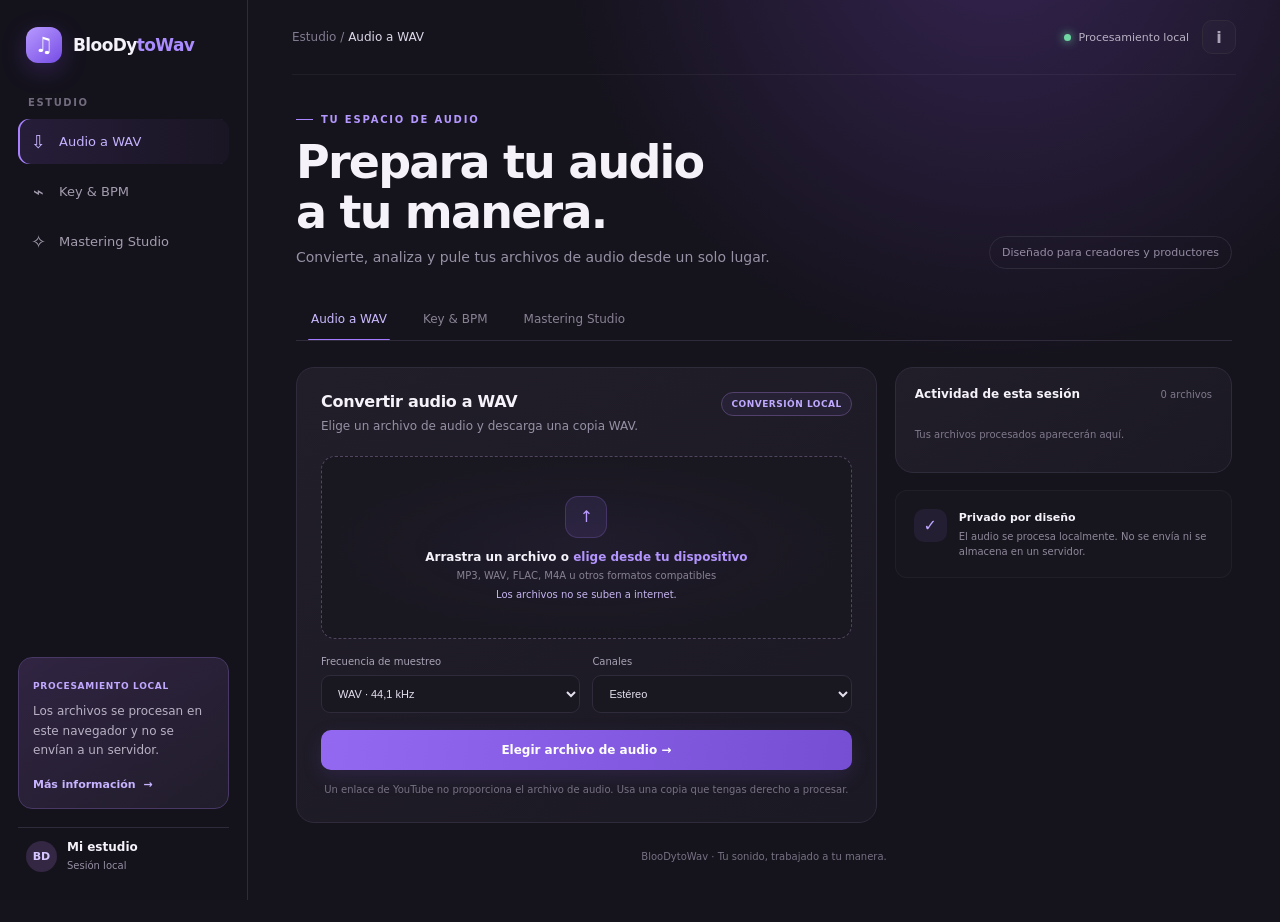
==== public/index.html @ ff918e33 "Add files via upload" ====
<!doctype html>
<html lang="es">
<head>
  <meta charset="utf-8">
  <meta name="viewport" content="width=device-width, initial-scale=1">
  <meta name="theme-color" content="#15131c">
  <meta name="description" content="Convierte archivos de audio a WAV, estima Key y BPM y prepara un master de forma local.">
  <title>BlooDytoWav — Tu espacio de audio</title>
  <link rel="stylesheet" href="./styles.css">
  <script src="./app.js" defer></script>
</head>
<body>
<div class="shell">
  <aside class="sidebar" id="sidebar">
    <div class="brand"><div class="brand-mark" aria-hidden="true">♫</div><div class="brand-name">BlooDy<span>toWav</span></div></div>
    <div class="nav-label">ESTUDIO</div>
    <nav class="nav" aria-label="Herramientas">
      <button class="active" data-page="youtube"><span aria-hidden="true">⇩</span> Audio a WAV</button>
      <button data-page="analyzer"><span aria-hidden="true">⌁</span> Key &amp; BPM</button>
      <button data-page="mastering"><span aria-hidden="true">✧</span> Mastering Studio</button>
    </nav>
    <div class="side-bottom">
      <div class="pro-card"><small>PROCESAMIENTO LOCAL</small><p>Los archivos se procesan en este navegador y no se envían a un servidor.</p><button id="privacy-info">Más información&nbsp; →</button></div>
      <div class="profile"><div class="avatar">BD</div><div><b>Mi estudio</b><small>Sesión local</small></div></div>
    </div>
  </aside>
  <main class="main">
    <header class="topbar">
      <button class="icon-btn mobilemenu" id="menu" aria-label="Abrir menú">☰</button>
      <div class="mobilebrand"><div class="brand-mark">♫</div>BlooDytoWav</div>
      <div class="crumb">Estudio <span> / </span> <b id="crumb">Audio a WAV</b></div>
      <div class="top-actions"><div class="status"><i class="dot"></i> Procesamiento local</div><button class="icon-btn" id="notifications" aria-label="Estado del estudio">i</button></div>
    </header>
    <section class="hero"><div><div class="eyebrow">TU ESPACIO DE AUDIO</div><h1 id="title">Prepara tu audio<br>a tu manera.</h1><p id="subtitle">Convierte, analiza y pule tus archivos de audio desde un solo lugar.</p></div><div class="hero-note">Diseñado para creadores y productores</div></section>
    <div class="section-tabs" role="tablist" aria-label="Herramientas de audio">
      <button class="active" role="tab" aria-selected="true" data-page="youtube">Audio a WAV</button><button role="tab" aria-selected="false" data-page="analyzer">Key &amp; BPM</button><button role="tab" aria-selected="false" data-page="mastering">Mastering Studio</button>
    </div>
    <section class="panel active" id="panel-youtube" aria-labelledby="page-youtube">
      <div class="grid">
        <div class="card">
          <div class="card-head"><div><h2 id="page-youtube">Convertir audio a WAV</h2><p>Elige un archivo de audio y descarga una copia WAV.</p></div><span class="tag">CONVERSIÓN LOCAL</span></div>
          <label class="dropzone" id="drop1" for="file1" tabindex="0"><span class="upload-icon" aria-hidden="true">↑</span><b>Arrastra un archivo o <span>elige desde tu dispositivo</span></b><small>MP3, WAV, FLAC, M4A u otros formatos compatibles</small><small class="file-name" id="filename1">Los archivos no se suben a internet.</small><input id="file1" type="file" accept="audio/*" aria-label="Elegir archivo de audio para convertir"></label>
          <div class="options"><div><label class="field-label" for="quality">Frecuencia de muestreo</label><select id="quality" class="select"><option value="44100">WAV · 44,1 kHz</option><option value="48000">WAV · 48 kHz</option><option value="96000">WAV · 96 kHz</option></select></div><div><label class="field-label" for="channels">Canales</label><select id="channels" class="select"><option value="2">Estéreo</option><option value="1">Mono</option></select></div></div>
          <button class="primary" id="convert">Elegir archivo de audio&nbsp; →</button><p class="microcopy">Un enlace de YouTube no proporciona el archivo de audio. Usa una copia que tengas derecho a procesar.</p>
        </div>
        <div class="side-stack"><div class="card mini"><div class="mini-title"><h3>Actividad de esta sesión</h3><span id="activity-count">0 archivos</span></div><ul class="activity-list" id="activity-list"><li class="empty">Tus archivos procesados aparecerán aquí.</li></ul></div><div class="feature"><div class="feature-icon">✓</div><div><b>Privado por diseño</b><p>El audio se procesa localmente. No se envía ni se almacena en un servidor.</p></div></div></div>
      </div>
    </section>
    <section class="panel" id="panel-analyzer" aria-labelledby="page-analyzer">
      <div class="card analyzer-card"><div class="card-head"><div><h2 id="page-analyzer">Analizador de Key &amp; BPM</h2><p>Obtén una estimación de tonalidad y tempo de tu pista.</p></div><span class="tag">ANÁLISIS LOCAL</span></div>
        <label class="dropzone analyzer-drop" id="drop2" for="file2" tabindex="0"><span class="upload-icon" aria-hidden="true">♪</span><b>Arrastra tu pista o <span>elige un archivo</span></b><small>MP3, WAV, FLAC, M4A u otros formatos compatibles</small><small class="file-name" id="filename2">Selecciona un audio para empezar.</small><input id="file2" type="file" accept="audio/*" aria-label="Elegir audio para analizar"></label>
        <div class="analyzer-results" id="results" aria-live="polite"><div class="result"><span>TONALIDAD ESTIMADA</span><strong id="keyval">—</strong><small id="relative-key">Tonalidad relativa: —</small></div><div class="result"><span>TEMPO ESTIMADO</span><strong id="bpmval">—</strong><small id="bpm-note">Pulsos por minuto</small></div></div>
        <button class="primary" id="analyze">Elegir audio para analizar&nbsp; →</button><p class="microcopy">El tempo y la tonalidad son estimaciones; pueden variar con mezclas complejas o percusión intensa.</p>
      </div>
    </section>
    <section class="panel" id="panel-mastering" aria-labelledby="page-mastering">
      <div class="card master-card"><div class="card-head"><div><h2 id="page-mastering">Mastering Studio</h2><p>Aplica una cadena de mastering local y descarga el resultado.</p></div><span class="tag">PROCESAMIENTO LOCAL</span></div>
        <label class="dropzone analyzer-drop" id="drop3" for="file3" tabindex="0"><span class="upload-icon" aria-hidden="true">✧</span><b>Arrastra tu mezcla o <span>elige un archivo</span></b><small>WAV, AIFF, MP3 y otros formatos compatibles</small><small class="file-name" id="filename3">Elige una mezcla para empezar.</small><input id="file3" type="file" accept="audio/*" aria-label="Elegir mezcla para masterizar"></label>
        <div class="master-grid"><label class="master-option"><input type="radio" name="style" value="balanced" checked><span><b>Equilibrado</b><small>Control suave y acabado natural</small></span></label><label class="master-option"><input type="radio" name="style" value="warm"><span><b>Cálido</b><small>Graves suaves y color armónico</small></span></label><label class="master-option"><input type="radio" name="style" value="punchy"><span><b>Enérgico</b><small>Más ataque y compresión</small></span></label><label class="master-option"><input type="radio" name="style" value="airy"><span><b>Abierto</b><small>Más aire y amplitud percibida</small></span></label></div>
        <button class="primary" id="master">Elegir mezcla para masterizar&nbsp; →</button><p class="microcopy">Esta versión aplica procesamiento de audio local; no usa IA ni un servicio externo.</p>
      </div>
    </section>
    <footer class="foot">BlooDytoWav · Tu sonido, trabajado a tu manera.</footer>
  </main>
</div>
<div class="toast" id="toast" role="status" aria-live="polite"></div>
</body>
</html>
---- public/styles.css ----
:root{--bg:#15131c;--panel:#1d1a26;--panel2:#24202f;--line:#302b3b;--text:#f5f2fa;--muted:#9791a5;--purple:#9c72ff;--purple2:#7148db;--green:#9de5c3;--radius:18px}*{box-sizing:border-box}body{margin:0;background:radial-gradient(ellipse at 78% -8%,#342350 0,transparent 31%),var(--bg);color:var(--text);font-family:Inter,ui-sans-serif,system-ui,sans-serif;min-height:100vh}button,input{font:inherit}button{cursor:pointer}.shell{display:grid;grid-template-columns:248px 1fr;min-height:100vh}.sidebar{position:sticky;top:0;height:100vh;border-right:1px solid var(--line);padding:27px 18px;background:rgba(21,19,28,.78);display:flex;flex-direction:column}.brand{display:flex;align-items:center;gap:11px;padding:0 8px 34px}.brand-mark{width:36px;height:36px;border-radius:12px;background:linear-gradient(140deg,#b89aff,#764ce5);display:grid;place-items:center;box-shadow:0 7px 24px #8758ff40}.brand-mark svg{width:20px}.brand-name{font-family:Inter,ui-sans-serif,system-ui,sans-serif;font-weight:700;font-size:17px;letter-spacing:-.6px}.brand-name span{color:#aa8cff}.nav-label{padding:0 10px 11px;color:#716b7d;font-size:10px;font-weight:700;letter-spacing:1.6px}.nav{display:grid;gap:5px}.nav button{border:0;background:transparent;color:#a49daf;text-align:left;padding:12px 12px;border-radius:11px;display:flex;align-items:center;gap:12px;font-size:13px;transition:.2s}.nav button:hover{background:#ffffff08;color:#fff}.nav button.active{background:linear-gradient(90deg,#8e65ed25,#8e65ed0b);color:#c6b2ff;box-shadow:inset 2px 0 #a882ff}.nav svg{width:17px;height:17px;stroke:currentColor;fill:none;stroke-width:1.7}.side-bottom{margin-top:auto}.pro-card{padding:16px 14px;border:1px solid #473866;background:linear-gradient(145deg,#302442,#211d2b);border-radius:14px;margin-bottom:18px}.pro-card small{color:#c0a8ff;letter-spacing:.7px;font-weight:700;font-size:9px}.pro-card p{font-size:12px;line-height:1.6;color:#b8b1c3;margin:9px 0 13px}.pro-card button{background:none;border:0;color:#c7b3ff;font-size:11px;font-weight:700;padding:0}.profile{display:flex;align-items:center;gap:10px;padding:12px 8px 0;border-top:1px solid var(--line)}.avatar{width:31px;height:31px;border-radius:50%;display:grid;place-items:center;background:#342744;color:#d6c6ff;font-size:11px;font-weight:700}.profile b{font-size:12px;display:block}.profile small{color:var(--muted);font-size:10px}.main{min-width:0;padding:0 48px 60px;max-width:1500px;width:100%;margin:auto}.topbar{height:75px;border-bottom:1px solid #ffffff0c;display:flex;align-items:center;justify-content:space-between;margin:0 -4px 39px}.crumb{font-size:12px;color:#827b90}.crumb b{font-weight:500;color:#ded9e8}.top-actions{display:flex;align-items:center;gap:13px}.status{font-size:11px;color:#b8b1c3;display:flex;align-items:center;gap:8px}.dot{width:7px;height:7px;border-radius:50%;background:#70d7a4;box-shadow:0 0 10px #70d7a4}.icon-btn{width:34px;height:34px;border:1px solid var(--line);border-radius:10px;background:#ffffff05;color:#aaa3b6;display:grid;place-items:center}.icon-btn svg{width:15px;stroke:currentColor;fill:none;stroke-width:1.7}.mobilebrand,.mobilemenu{display:none}.hero{display:flex;align-items:flex-end;justify-content:space-between;gap:24px;margin-bottom:31px}.eyebrow{color:#b497ff;text-transform:uppercase;font-size:10px;letter-spacing:1.8px;font-weight:700;display:flex;align-items:center;gap:8px}.eyebrow:before{content:'';width:17px;height:1px;background:#a985ff}.hero h1{font-family:Inter,ui-sans-serif,system-ui,sans-serif;font-size:clamp(30px,4vw,46px);letter-spacing:-1.8px;margin:13px 0 9px;line-height:1.08}.hero p{margin:0;color:var(--muted);font-size:14px;line-height:1.65}.hero-note{color:#958ca3;font-size:11px;border:1px solid var(--line);padding:9px 12px;border-radius:30px;white-space:nowrap}.section-tabs{display:flex;gap:6px;border-bottom:1px solid var(--line);margin-bottom:26px;overflow:auto}.section-tabs button{background:transparent;border:0;color:#898294;font-size:12px;padding:12px 15px 14px;white-space:nowrap;position:relative}.section-tabs button.active{color:#cbbaff}.section-tabs button.active:after{content:'';height:2px;position:absolute;bottom:-1px;left:12px;right:12px;background:#a27aff;border-radius:2px}.grid{display:grid;grid-template-columns:minmax(0,1.55fr) minmax(255px,.9fr);gap:18px}.card{background:linear-gradient(145deg,#211e29,#1b1923);border:1px solid var(--line);border-radius:var(--radius);padding:24px}.card-head{display:flex;align-items:flex-start;justify-content:space-between;gap:15px;margin-bottom:21px}.card h2{font-family:Inter,ui-sans-serif,system-ui,sans-serif;font-size:16px;margin:0 0 6px;letter-spacing:-.3px}.card-head p{margin:0;color:var(--muted);font-size:12px;line-height:1.5}.tag{font-size:9px;color:#bfaaff;border:1px solid #51416b;background:#9b70ff11;padding:6px 9px;border-radius:20px;white-space:nowrap;letter-spacing:.5px;font-weight:700}.urlbox{min-height:183px;border:1px solid var(--line);border-radius:14px;background:linear-gradient(140deg,#241f2d,#1a1821);padding:27px 22px}.url-input{display:flex;align-items:center;gap:10px;background:#17151d;border:1px solid #3b3546;border-radius:10px;padding:5px 6px 5px 12px}.url-icon{color:#c1a6ff;font-size:12px}.url-input input{flex:1;min-width:0;border:0;outline:0;color:#e9e3f2;background:transparent;font-size:12px;padding:8px 0}.url-input input::placeholder{color:#6f697a}.url-input button{border:1px solid #494154;background:#26222e;border-radius:7px;padding:8px 11px;color:#b9b1c5;font-size:10px}.url-hint{display:block;color:#898294;font-size:10px;margin-top:11px}.dropzone{position:relative;overflow:hidden;height:183px;border:1px dashed #514660;border-radius:14px;background:radial-gradient(ellipse at center,#8f66eb10,transparent 70%),#191720;display:flex;flex-direction:column;align-items:center;justify-content:center;text-align:center;transition:.2s}.dropzone:hover,.dropzone.drag{border-color:#ae8aff;background-color:#221b2c}.dropzone input[type=file]{position:absolute;inset:0;width:100%;height:100%;opacity:0;z-index:3;cursor:pointer}.dropzone input[type=file]:focus-visible{outline:2px solid #aa86ff;outline-offset:-4px}.upload-icon{width:42px;height:42px;background:#8e68ed1d;border:1px solid #7557ae5c;border-radius:13px;display:grid;place-items:center;margin-bottom:12px;color:#bb9cff}.upload-icon svg{width:19px;stroke:currentColor;fill:none;stroke-width:1.8}.dropzone b{font-size:12px;font-weight:600}.dropzone b span{color:#b495ff}.dropzone small{color:#898294;font-size:10px;margin-top:6px}.file-name{color:#c5b5ef!important;margin-top:8px!important}.options{display:grid;grid-template-columns:1fr 1fr;gap:12px;margin:17px 0}.field-label{font-size:10px;color:#a9a2b5;margin-bottom:8px;display:block}.select{width:100%;background:#191720;border:1px solid var(--line);border-radius:9px;color:#e4dfed;padding:11px 12px;font-size:11px}.primary{width:100%;border:0;color:white;font-weight:700;font-size:12px;padding:13px;border-radius:10px;background:linear-gradient(100deg,#9469f2,#754ed3);box-shadow:0 7px 20px #8154de28;transition:.2s}.primary:hover{filter:brightness(1.12);transform:translateY(-1px)}.primary:disabled{opacity:.45;cursor:not-allowed;transform:none}.microcopy{text-align:center;font-size:10px;color:#777183;margin:12px 0 0}.side-stack{display:grid;gap:17px;align-content:start}.mini{padding:19px}.mini-title{display:flex;justify-content:space-between;align-items:center;margin-bottom:16px}.mini-title h3{font-size:12px;margin:0}.mini-title span{color:#81798d;font-size:10px}.activity{display:flex;align-items:center;gap:11px;padding:11px 0;border-top:1px solid #ffffff0a}.activity-icon{width:31px;height:31px;border-radius:9px;background:#8b65e51c;color:#c1a9ff;display:grid;place-items:center;font-size:11px}.activity-icon svg{width:15px;stroke:currentColor;fill:none;stroke-width:1.6}.activity b{font-size:10px;display:block;font-weight:600}.activity small{font-size:9px;color:#827b8e}.activity-state{margin-left:auto;color:#91d9b6;font-size:9px}.empty{font-size:11px;color:#81798d;line-height:1.6}.feature{padding:18px;display:flex;gap:12px;border:1px solid #ffffff0a;background:#ffffff03;border-radius:12px}.feature-icon{width:33px;height:33px;border-radius:10px;background:#9b73ff18;color:#bfa7ff;display:grid;place-items:center;flex:none}.feature-icon svg{width:16px;stroke:currentColor;fill:none;stroke-width:1.6}.feature b{font-size:11px;display:block;margin:2px 0 5px}.feature p{font-size:10px;color:#8f889a;line-height:1.5;margin:0}.panel{display:none}.panel.active{display:block}.analyzer-card,.master-card{max-width:900px}.analyzer-drop{height:153px}.analyzer-results{display:none;grid-template-columns:1fr 1fr;gap:12px;margin:17px 0}.result{padding:16px;border:1px solid var(--line);border-radius:12px;background:#191720}.result span{font-size:10px;color:#9991a5}.result strong{display:block;font-family:Inter,ui-sans-serif,system-ui,sans-serif;font-size:25px;margin-top:9px;color:#c4afff}.result small{color:#8b8496;font-size:10px}.master-grid{display:grid;grid-template-columns:1fr 1fr;gap:12px;margin:17px 0}.master-option{border:1px solid var(--line);border-radius:12px;background:#191720;padding:15px}.master-option label{display:flex;gap:10px;align-items:center;font-size:11px;color:#ddd7e7}.master-option input{accent-color:#9b73ff}.master-option p{margin:7px 0 0 24px;font-size:10px;color:#8d8699}.toast{position:fixed;bottom:22px;left:50%;transform:translate(-50%,20px);background:#292435;border:1px solid #514461;color:#e8e0f4;padding:12px 17px;border-radius:11px;font-size:12px;opacity:0;pointer-events:none;transition:.25s;z-index:4;box-shadow:0 10px 35px #0005}.toast.show{opacity:1;transform:translate(-50%,0)}.foot{color:#777183;font-size:10px;margin-top:28px;text-align:center}
@media(max-width:1050px){.main{padding:0 30px 45px}.grid{grid-template-columns:minmax(0,1.3fr) minmax(235px,.85fr)}.sidebar{width:220px}.shell{grid-template-columns:220px 1fr}}
@media(max-width:760px){.shell{display:block}.sidebar{position:fixed;z-index:5;left:0;top:0;bottom:0;width:270px;transform:translateX(-105%);transition:.25s;box-shadow:20px 0 60px #0008}.sidebar.open{transform:translateX(0)}.main{padding:0 19px 38px}.topbar{height:64px;margin-bottom:29px}.mobilemenu{display:grid}.mobilebrand{display:flex;align-items:center;gap:8px;font-family:Inter,ui-sans-serif,system-ui,sans-serif;font-weight:700;font-size:14px}.mobilebrand .brand-mark{width:29px;height:29px;border-radius:9px}.mobilebrand .brand-mark svg{width:17px}.crumb,.status{display:none}.top-actions{gap:8px}.hero{display:block}.hero h1{font-size:34px}.hero p{font-size:13px}.hero-note{display:inline-block;margin-top:15px}.grid{grid-template-columns:1fr}.side-stack{grid-template-columns:1fr 1fr}.section-tabs{margin-bottom:20px}.card{padding:19px}.dropzone{height:169px}}
@media(max-width:480px){.side-stack{grid-template-columns:1fr}.hero h1{font-size:31px}.options,.master-grid{grid-template-columns:1fr}.analyzer-results{grid-template-columns:1fr 1fr}.card{padding:17px}.topbar{margin-bottom:23px}.tag{font-size:8px}}

/* Functional controls and accessible states */
.brand-mark{color:#fff;font-size:21px;font-weight:700}.nav button>span{width:17px;text-align:center;font-size:18px;color:currentColor}.nav button,.section-tabs button,.icon-btn,.primary,.pro-card button{transition:background-color .18s ease,color .18s ease,transform .18s ease,border-color .18s ease}.nav button:focus-visible,.section-tabs button:focus-visible,.icon-btn:focus-visible,.primary:focus-visible,.dropzone:focus-within,.select:focus-visible,.master-option:focus-within{outline:2px solid #b89aff;outline-offset:2px}.primary{display:flex;justify-content:center;align-items:center;gap:8px}.primary:disabled{opacity:.62;cursor:wait;transform:none}.dropzone{position:relative;overflow:hidden;cursor:pointer}.dropzone input[type=file]{position:absolute;inset:0;width:100%;height:100%;opacity:0;z-index:3;cursor:pointer}.dropzone input[type=file]:focus-visible{outline:2px solid #aa86ff;outline-offset:-4px}.dropzone b,.dropzone small,.dropzone .upload-icon{pointer-events:none}.dropzone.drag{border-color:#ae8aff;background-color:#221b2c}.file-name{max-width:100%;overflow:hidden;text-overflow:ellipsis;white-space:nowrap}.master-grid{margin:18px 0}.master-option{display:flex;align-items:flex-start;gap:10px;cursor:pointer;transition:border-color .18s ease,background .18s ease}.master-option:hover{border-color:#625079;background:#211d29}.master-option input{margin:2px 0 0;accent-color:#9b73ff}.master-option span{display:grid;gap:5px}.master-option b{font-size:11px;font-weight:600}.master-option small{font-size:10px;line-height:1.45;color:#8d8699}.activity-list{list-style:none;margin:0;padding:0}.activity-list li{display:flex;align-items:center;gap:9px;padding:10px 0;border-top:1px solid #ffffff0a;font-size:10px}.activity-list .empty{display:block;border:0;color:#81798d;line-height:1.6}.activity-check{color:#9de5c3}.urlbox{display:none}.microcopy{line-height:1.6}.icon-btn{font-weight:600}.icon-btn:hover{border-color:#625079;color:#e8defb}.mobilemenu{display:none}.primary:active{transform:translateY(1px)}
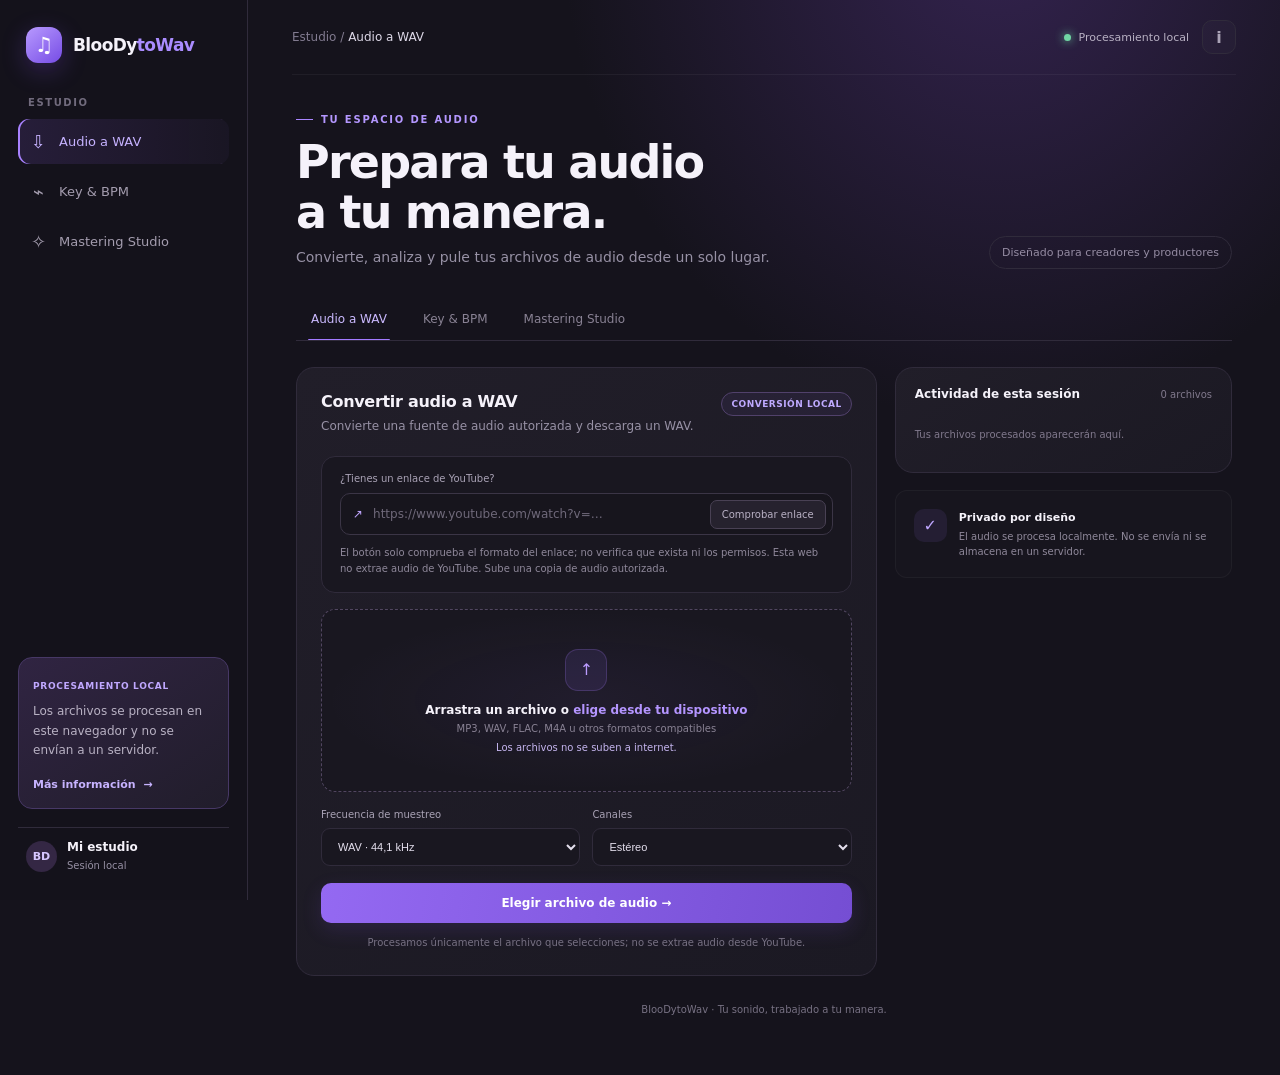
==== commit dd3a0184: "Add files via upload" ====
--- a/public/index.html
+++ b/public/index.html
@@ -4,9 +4,11 @@
   <meta charset="utf-8">
   <meta name="viewport" content="width=device-width, initial-scale=1">
   <meta name="theme-color" content="#15131c">
-  <meta name="description" content="Convierte archivos de audio a WAV, estima Key y BPM y prepara un master de forma local.">
+  <meta name="description" content="Convierte audio autorizado a WAV, estima tonalidad y tempo y prepara mezclas localmente.">
   <title>BlooDytoWav — Tu espacio de audio</title>
   <link rel="stylesheet" href="./styles.css">
+  <script src="./audio-analysis.js" defer></script>
+  <script src="./youtube-url.js" defer></script>
   <script src="./app.js" defer></script>
 </head>
 <body>
@@ -38,10 +40,18 @@
     <section class="panel active" id="panel-youtube" aria-labelledby="page-youtube">
       <div class="grid">
         <div class="card">
-          <div class="card-head"><div><h2 id="page-youtube">Convertir audio a WAV</h2><p>Elige un archivo de audio y descarga una copia WAV.</p></div><span class="tag">CONVERSIÓN LOCAL</span></div>
+          <div class="card-head"><div><h2 id="page-youtube">Convertir audio a WAV</h2><p>Convierte una fuente de audio autorizada y descarga un WAV.</p></div><span class="tag">CONVERSIÓN LOCAL</span></div>
+          <div class="urlbox" aria-labelledby="youtube-check-label">
+            <label class="field-label" id="youtube-check-label" for="youtube-url">¿Tienes un enlace de YouTube?</label>
+            <div class="url-input"><span class="url-icon" aria-hidden="true">↗</span><input id="youtube-url" type="url" inputmode="url" placeholder="https://www.youtube.com/watch?v=…" autocomplete="url"><button type="button" id="check-youtube">Comprobar enlace</button></div>
+            <p class="source-note" id="youtube-status" role="status" aria-live="polite">El botón solo comprueba el formato del enlace; no verifica que exista ni los permisos. Esta web no extrae audio de YouTube. Sube una copia de audio autorizada.</p>
+          </div>
           <label class="dropzone" id="drop1" for="file1" tabindex="0"><span class="upload-icon" aria-hidden="true">↑</span><b>Arrastra un archivo o <span>elige desde tu dispositivo</span></b><small>MP3, WAV, FLAC, M4A u otros formatos compatibles</small><small class="file-name" id="filename1">Los archivos no se suben a internet.</small><input id="file1" type="file" accept="audio/*" aria-label="Elegir archivo de audio para convertir"></label>
           <div class="options"><div><label class="field-label" for="quality">Frecuencia de muestreo</label><select id="quality" class="select"><option value="44100">WAV · 44,1 kHz</option><option value="48000">WAV · 48 kHz</option><option value="96000">WAV · 96 kHz</option></select></div><div><label class="field-label" for="channels">Canales</label><select id="channels" class="select"><option value="2">Estéreo</option><option value="1">Mono</option></select></div></div>
-          <button class="primary" id="convert">Elegir archivo de audio&nbsp; →</button><p class="microcopy">Un enlace de YouTube no proporciona el archivo de audio. Usa una copia que tengas derecho a procesar.</p>
+          <button class="primary" id="convert">Elegir archivo de audio&nbsp; →</button><p class="microcopy">Procesamos únicamente el archivo que selecciones; no se extrae audio desde YouTube.</p>
+          <div class="inline-error" id="convert-error" role="alert" hidden></div>
+          <div class="progress-message" id="convert-progress" role="status" aria-live="polite" hidden><span class="spinner" aria-hidden="true"></span><span id="convert-progress-text">Preparando el audio…</span></div>
+          <div class="conversion-result" id="convert-result" aria-live="polite" hidden><div><b>WAV listo</b><p id="wav-details"></p></div><div class="result-actions"><button type="button" class="secondary-button" id="download-wav">Descargar WAV</button><button type="button" class="text-button" id="convert-another">Convertir otro archivo</button></div></div>
         </div>
         <div class="side-stack"><div class="card mini"><div class="mini-title"><h3>Actividad de esta sesión</h3><span id="activity-count">0 archivos</span></div><ul class="activity-list" id="activity-list"><li class="empty">Tus archivos procesados aparecerán aquí.</li></ul></div><div class="feature"><div class="feature-icon">✓</div><div><b>Privado por diseño</b><p>El audio se procesa localmente. No se envía ni se almacena en un servidor.</p></div></div></div>
       </div>
@@ -50,7 +60,7 @@
       <div class="card analyzer-card"><div class="card-head"><div><h2 id="page-analyzer">Analizador de Key &amp; BPM</h2><p>Obtén una estimación de tonalidad y tempo de tu pista.</p></div><span class="tag">ANÁLISIS LOCAL</span></div>
         <label class="dropzone analyzer-drop" id="drop2" for="file2" tabindex="0"><span class="upload-icon" aria-hidden="true">♪</span><b>Arrastra tu pista o <span>elige un archivo</span></b><small>MP3, WAV, FLAC, M4A u otros formatos compatibles</small><small class="file-name" id="filename2">Selecciona un audio para empezar.</small><input id="file2" type="file" accept="audio/*" aria-label="Elegir audio para analizar"></label>
         <div class="analyzer-results" id="results" aria-live="polite"><div class="result"><span>TONALIDAD ESTIMADA</span><strong id="keyval">—</strong><small id="relative-key">Tonalidad relativa: —</small></div><div class="result"><span>TEMPO ESTIMADO</span><strong id="bpmval">—</strong><small id="bpm-note">Pulsos por minuto</small></div></div>
-        <button class="primary" id="analyze">Elegir audio para analizar&nbsp; →</button><p class="microcopy">El tempo y la tonalidad son estimaciones; pueden variar con mezclas complejas o percusión intensa.</p>
+        <button class="primary" id="analyze">Elegir audio para analizar&nbsp; →</button><div class="progress-message" id="analysis-progress" role="status" aria-live="polite" hidden><span class="spinner" aria-hidden="true"></span><span id="analysis-progress-text">Analizando audio…</span></div><p class="microcopy">Analiza hasta 120 segundos iniciales. El tempo y la tonalidad son estimaciones y pueden variar con mezclas complejas o polirritmia.</p>
       </div>
     </section>
     <section class="panel" id="panel-mastering" aria-labelledby="page-mastering">
--- a/public/styles.css
+++ b/public/styles.css
@@ -8,3 +8,28 @@
 /* Functional controls and accessible states */
 .brand-mark{color:#fff;font-size:21px;font-weight:700}.nav button>span{width:17px;text-align:center;font-size:18px;color:currentColor}.nav button,.section-tabs button,.icon-btn,.primary,.pro-card button{transition:background-color .18s ease,color .18s ease,transform .18s ease,border-color .18s ease}.nav button:focus-visible,.section-tabs button:focus-visible,.icon-btn:focus-visible,.primary:focus-visible,.dropzone:focus-within,.select:focus-visible,.master-option:focus-within{outline:2px solid #b89aff;outline-offset:2px}.primary{display:flex;justify-content:center;align-items:center;gap:8px}.primary:disabled{opacity:.62;cursor:wait;transform:none}.dropzone{position:relative;overflow:hidden;cursor:pointer}.dropzone input[type=file]{position:absolute;inset:0;width:100%;height:100%;opacity:0;z-index:3;cursor:pointer}.dropzone input[type=file]:focus-visible{outline:2px solid #aa86ff;outline-offset:-4px}.dropzone b,.dropzone small,.dropzone .upload-icon{pointer-events:none}.dropzone.drag{border-color:#ae8aff;background-color:#221b2c}.file-name{max-width:100%;overflow:hidden;text-overflow:ellipsis;white-space:nowrap}.master-grid{margin:18px 0}.master-option{display:flex;align-items:flex-start;gap:10px;cursor:pointer;transition:border-color .18s ease,background .18s ease}.master-option:hover{border-color:#625079;background:#211d29}.master-option input{margin:2px 0 0;accent-color:#9b73ff}.master-option span{display:grid;gap:5px}.master-option b{font-size:11px;font-weight:600}.master-option small{font-size:10px;line-height:1.45;color:#8d8699}.activity-list{list-style:none;margin:0;padding:0}.activity-list li{display:flex;align-items:center;gap:9px;padding:10px 0;border-top:1px solid #ffffff0a;font-size:10px}.activity-list .empty{display:block;border:0;color:#81798d;line-height:1.6}.activity-check{color:#9de5c3}.urlbox{display:none}.microcopy{line-height:1.6}.icon-btn{font-weight:600}.icon-btn:hover{border-color:#625079;color:#e8defb}.mobilemenu{display:none}.primary:active{transform:translateY(1px)}
 
+
+/* Tool refinements: link validation, real conversion status, and audio-analysis feedback */
+.urlbox{display:block;margin:0 0 16px;min-height:0;padding:16px 18px;background:#191720}
+.urlbox .field-label{margin-bottom:9px}
+.url-input{flex-wrap:wrap}
+.url-input button{white-space:nowrap}
+.source-note{margin:10px 0 0;color:#8f889a;font-size:10px;line-height:1.55}
+.source-note--error{color:#ffaaa9}
+.source-note--notice{color:#b6adc6}
+.progress-message{display:flex;align-items:center;justify-content:center;gap:10px;margin-top:14px;padding:12px;border:1px solid #473866;background:#211b2a;border-radius:10px;color:#d5c6fa;font-size:11px}
+.progress-message[hidden],.conversion-result[hidden]{display:none}
+.spinner{width:15px;height:15px;border:2px solid #655285;border-top-color:#c0a6ff;border-radius:50%;animation:spin .8s linear infinite;flex:none}
+@keyframes spin{to{transform:rotate(360deg)}}
+.conversion-result{display:grid;gap:13px;margin-top:14px;padding:15px;border:1px solid #4a3b61;background:#211d29;border-radius:12px}
+.conversion-result>b,.conversion-result div>b{font-size:12px;color:#d5c5ff}
+.conversion-result p{margin:5px 0 0;color:#a69db2;font-size:10px;line-height:1.5;overflow-wrap:anywhere}
+.result-actions{display:flex;align-items:center;gap:10px;flex-wrap:wrap}
+.secondary-button{border:1px solid #7055a4;background:#382c50;color:#eee7ff;padding:10px 14px;border-radius:9px;font-size:11px;font-weight:700}
+.secondary-button:hover{background:#493764;border-color:#9c7bea}
+.text-button{border:0;background:transparent;color:#bba4f4;padding:8px;font-size:10px}
+.secondary-button:focus-visible,.text-button:focus-visible,.url-input button:focus-visible,.url-input input:focus-visible{outline:2px solid #b89aff;outline-offset:2px}
+@media(max-width:480px){.urlbox{padding:14px}.url-input{gap:7px}.url-input button{width:100%;padding:10px}.result-actions{align-items:stretch;flex-direction:column}.secondary-button,.text-button{width:100%}}
+.inline-error{margin-top:12px;padding:11px 13px;border:1px solid #6e383f;background:#311e27;border-radius:10px;color:#ffb3b0;font-size:11px;line-height:1.5}
+.inline-error[hidden],.spinner[hidden]{display:none}
+.progress-message--error{border-color:#6e383f;background:#311e27;color:#ffb3b0;justify-content:flex-start}
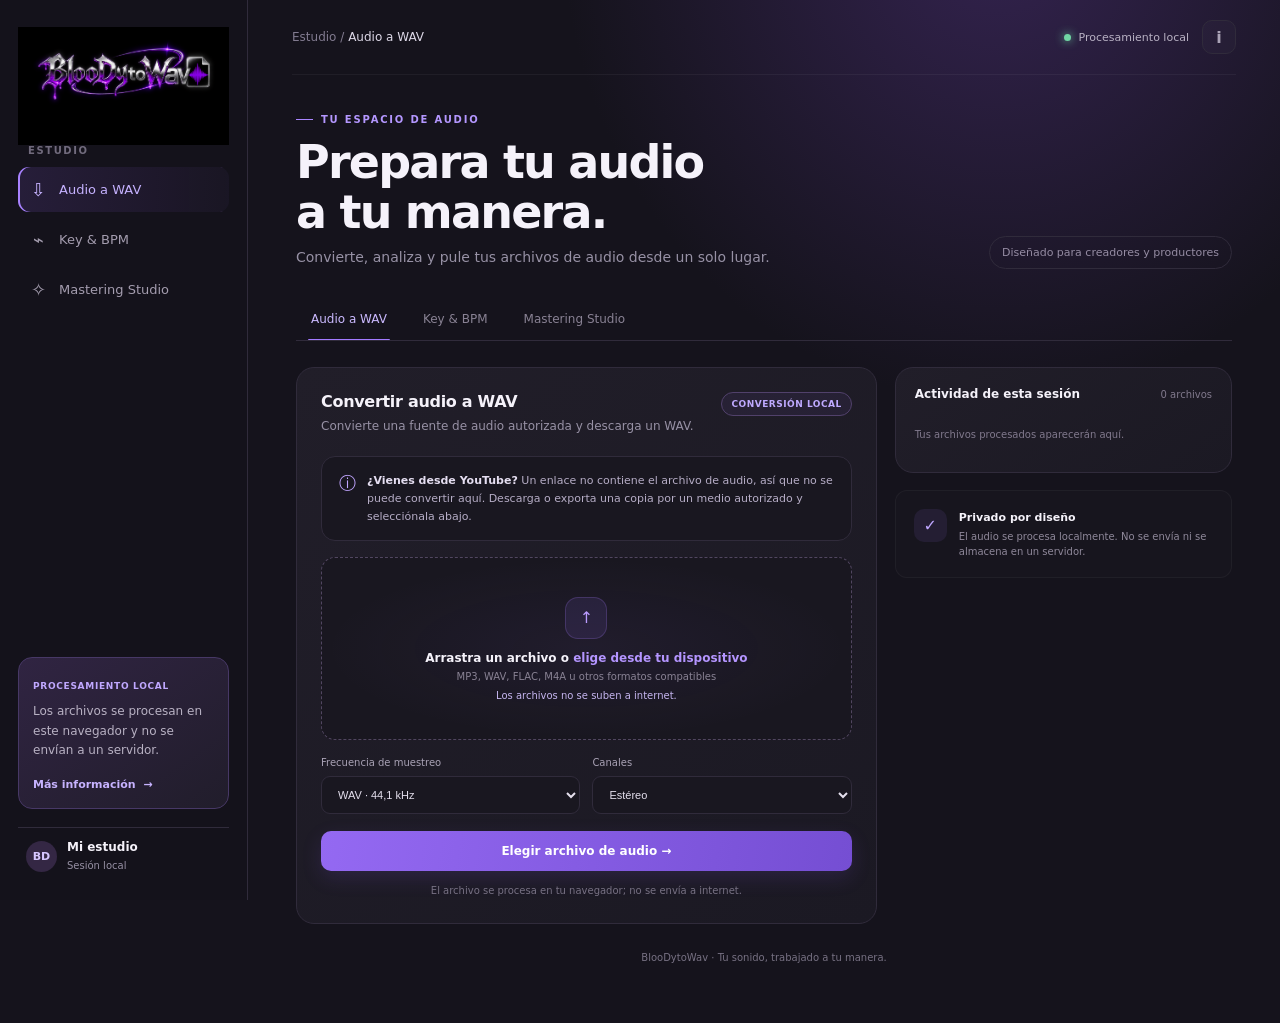
==== commit 284228b6: "Add files via upload" ====
--- a/public/index.html
+++ b/public/index.html
@@ -8,13 +8,12 @@
   <title>BlooDytoWav — Tu espacio de audio</title>
   <link rel="stylesheet" href="./styles.css">
   <script src="./audio-analysis.js" defer></script>
-  <script src="./youtube-url.js" defer></script>
   <script src="./app.js" defer></script>
 </head>
 <body>
 <div class="shell">
   <aside class="sidebar" id="sidebar">
-    <div class="brand"><div class="brand-mark" aria-hidden="true">♫</div><div class="brand-name">BlooDy<span>toWav</span></div></div>
+    <a class="brand" href="./index.html" aria-label="BlooDytoWav, inicio"><img src="./bloodytowav-logo.png" alt="BlooDytoWav"></a>
     <div class="nav-label">ESTUDIO</div>
     <nav class="nav" aria-label="Herramientas">
       <button class="active" data-page="youtube"><span aria-hidden="true">⇩</span> Audio a WAV</button>
@@ -29,7 +28,7 @@
   <main class="main">
     <header class="topbar">
       <button class="icon-btn mobilemenu" id="menu" aria-label="Abrir menú">☰</button>
-      <div class="mobilebrand"><div class="brand-mark">♫</div>BlooDytoWav</div>
+      <a class="mobilebrand" href="./index.html" aria-label="BlooDytoWav, inicio"><img src="./bloodytowav-logo.png" alt="BlooDytoWav"></a>
       <div class="crumb">Estudio <span> / </span> <b id="crumb">Audio a WAV</b></div>
       <div class="top-actions"><div class="status"><i class="dot"></i> Procesamiento local</div><button class="icon-btn" id="notifications" aria-label="Estado del estudio">i</button></div>
     </header>
@@ -41,14 +40,13 @@
       <div class="grid">
         <div class="card">
           <div class="card-head"><div><h2 id="page-youtube">Convertir audio a WAV</h2><p>Convierte una fuente de audio autorizada y descarga un WAV.</p></div><span class="tag">CONVERSIÓN LOCAL</span></div>
-          <div class="urlbox" aria-labelledby="youtube-check-label">
-            <label class="field-label" id="youtube-check-label" for="youtube-url">¿Tienes un enlace de YouTube?</label>
-            <div class="url-input"><span class="url-icon" aria-hidden="true">↗</span><input id="youtube-url" type="url" inputmode="url" placeholder="https://www.youtube.com/watch?v=…" autocomplete="url"><button type="button" id="check-youtube">Comprobar enlace</button></div>
-            <p class="source-note" id="youtube-status" role="status" aria-live="polite">El botón solo comprueba el formato del enlace; no verifica que exista ni los permisos. Esta web no extrae audio de YouTube. Sube una copia de audio autorizada.</p>
+          <div class="urlbox source-guidance" role="note">
+            <span class="guidance-icon" aria-hidden="true">ⓘ</span>
+            <p><strong>¿Vienes desde YouTube?</strong> Un enlace no contiene el archivo de audio, así que no se puede convertir aquí. Descarga o exporta una copia por un medio autorizado y selecciónala abajo.</p>
           </div>
           <label class="dropzone" id="drop1" for="file1" tabindex="0"><span class="upload-icon" aria-hidden="true">↑</span><b>Arrastra un archivo o <span>elige desde tu dispositivo</span></b><small>MP3, WAV, FLAC, M4A u otros formatos compatibles</small><small class="file-name" id="filename1">Los archivos no se suben a internet.</small><input id="file1" type="file" accept="audio/*" aria-label="Elegir archivo de audio para convertir"></label>
           <div class="options"><div><label class="field-label" for="quality">Frecuencia de muestreo</label><select id="quality" class="select"><option value="44100">WAV · 44,1 kHz</option><option value="48000">WAV · 48 kHz</option><option value="96000">WAV · 96 kHz</option></select></div><div><label class="field-label" for="channels">Canales</label><select id="channels" class="select"><option value="2">Estéreo</option><option value="1">Mono</option></select></div></div>
-          <button class="primary" id="convert">Elegir archivo de audio&nbsp; →</button><p class="microcopy">Procesamos únicamente el archivo que selecciones; no se extrae audio desde YouTube.</p>
+          <button class="primary" id="convert">Elegir archivo de audio&nbsp; →</button><p class="microcopy">El archivo se procesa en tu navegador; no se envía a internet.</p>
           <div class="inline-error" id="convert-error" role="alert" hidden></div>
           <div class="progress-message" id="convert-progress" role="status" aria-live="polite" hidden><span class="spinner" aria-hidden="true"></span><span id="convert-progress-text">Preparando el audio…</span></div>
           <div class="conversion-result" id="convert-result" aria-live="polite" hidden><div><b>WAV listo</b><p id="wav-details"></p></div><div class="result-actions"><button type="button" class="secondary-button" id="download-wav">Descargar WAV</button><button type="button" class="text-button" id="convert-another">Convertir otro archivo</button></div></div>
--- a/public/styles.css
+++ b/public/styles.css
@@ -10,13 +10,10 @@
 
 
 /* Tool refinements: link validation, real conversion status, and audio-analysis feedback */
-.urlbox{display:block;margin:0 0 16px;min-height:0;padding:16px 18px;background:#191720}
-.urlbox .field-label{margin-bottom:9px}
-.url-input{flex-wrap:wrap}
-.url-input button{white-space:nowrap}
-.source-note{margin:10px 0 0;color:#8f889a;font-size:10px;line-height:1.55}
-.source-note--error{color:#ffaaa9}
-.source-note--notice{color:#b6adc6}
+.urlbox{display:flex;align-items:flex-start;gap:11px;margin:0 0 16px;min-height:0;padding:15px 17px;background:#191720}
+.guidance-icon{flex:0 0 auto;color:#c1a5ff;font-size:17px;line-height:1.35}
+.source-guidance p{margin:0;color:#b6adc6;font-size:11px;line-height:1.6}
+.source-guidance strong{color:#e5def1;font-weight:600}
 .progress-message{display:flex;align-items:center;justify-content:center;gap:10px;margin-top:14px;padding:12px;border:1px solid #473866;background:#211b2a;border-radius:10px;color:#d5c6fa;font-size:11px}
 .progress-message[hidden],.conversion-result[hidden]{display:none}
 .spinner{width:15px;height:15px;border:2px solid #655285;border-top-color:#c0a6ff;border-radius:50%;animation:spin .8s linear infinite;flex:none}
@@ -28,8 +25,15 @@
 .secondary-button{border:1px solid #7055a4;background:#382c50;color:#eee7ff;padding:10px 14px;border-radius:9px;font-size:11px;font-weight:700}
 .secondary-button:hover{background:#493764;border-color:#9c7bea}
 .text-button{border:0;background:transparent;color:#bba4f4;padding:8px;font-size:10px}
-.secondary-button:focus-visible,.text-button:focus-visible,.url-input button:focus-visible,.url-input input:focus-visible{outline:2px solid #b89aff;outline-offset:2px}
-@media(max-width:480px){.urlbox{padding:14px}.url-input{gap:7px}.url-input button{width:100%;padding:10px}.result-actions{align-items:stretch;flex-direction:column}.secondary-button,.text-button{width:100%}}
+.secondary-button:focus-visible,.text-button:focus-visible{outline:2px solid #b89aff;outline-offset:2px}
+@media(max-width:480px){.urlbox{padding:14px}.result-actions{align-items:stretch;flex-direction:column}.secondary-button,.text-button{width:100%}}
 .inline-error{margin-top:12px;padding:11px 13px;border:1px solid #6e383f;background:#311e27;border-radius:10px;color:#ffb3b0;font-size:11px;line-height:1.5}
 .inline-error[hidden],.spinner[hidden]{display:none}
 .progress-message--error{border-color:#6e383f;background:#311e27;color:#ffb3b0;justify-content:flex-start}
+/* BlooDytoWav brand image */
+.brand{display:flex;align-items:center;justify-content:center;width:100%;padding:0 0 24px;background:#000}
+.brand img{display:block;width:100%;height:auto;max-height:94px;object-fit:contain}
+.brand:focus-visible,.mobilebrand:focus-visible{outline:2px solid #b89aff;outline-offset:3px;border-radius:4px}
+.mobilebrand img{display:block;width:clamp(96px,34vw,128px);height:auto;max-height:56px;object-fit:contain}
+.urlbox.source-guidance{display:flex;align-items:flex-start;gap:11px;min-height:0;padding:15px 17px}
+@media(max-width:760px){.brand{padding-bottom:24px}.mobilebrand{display:flex;flex:0 1 auto;align-items:center;min-width:0}}
